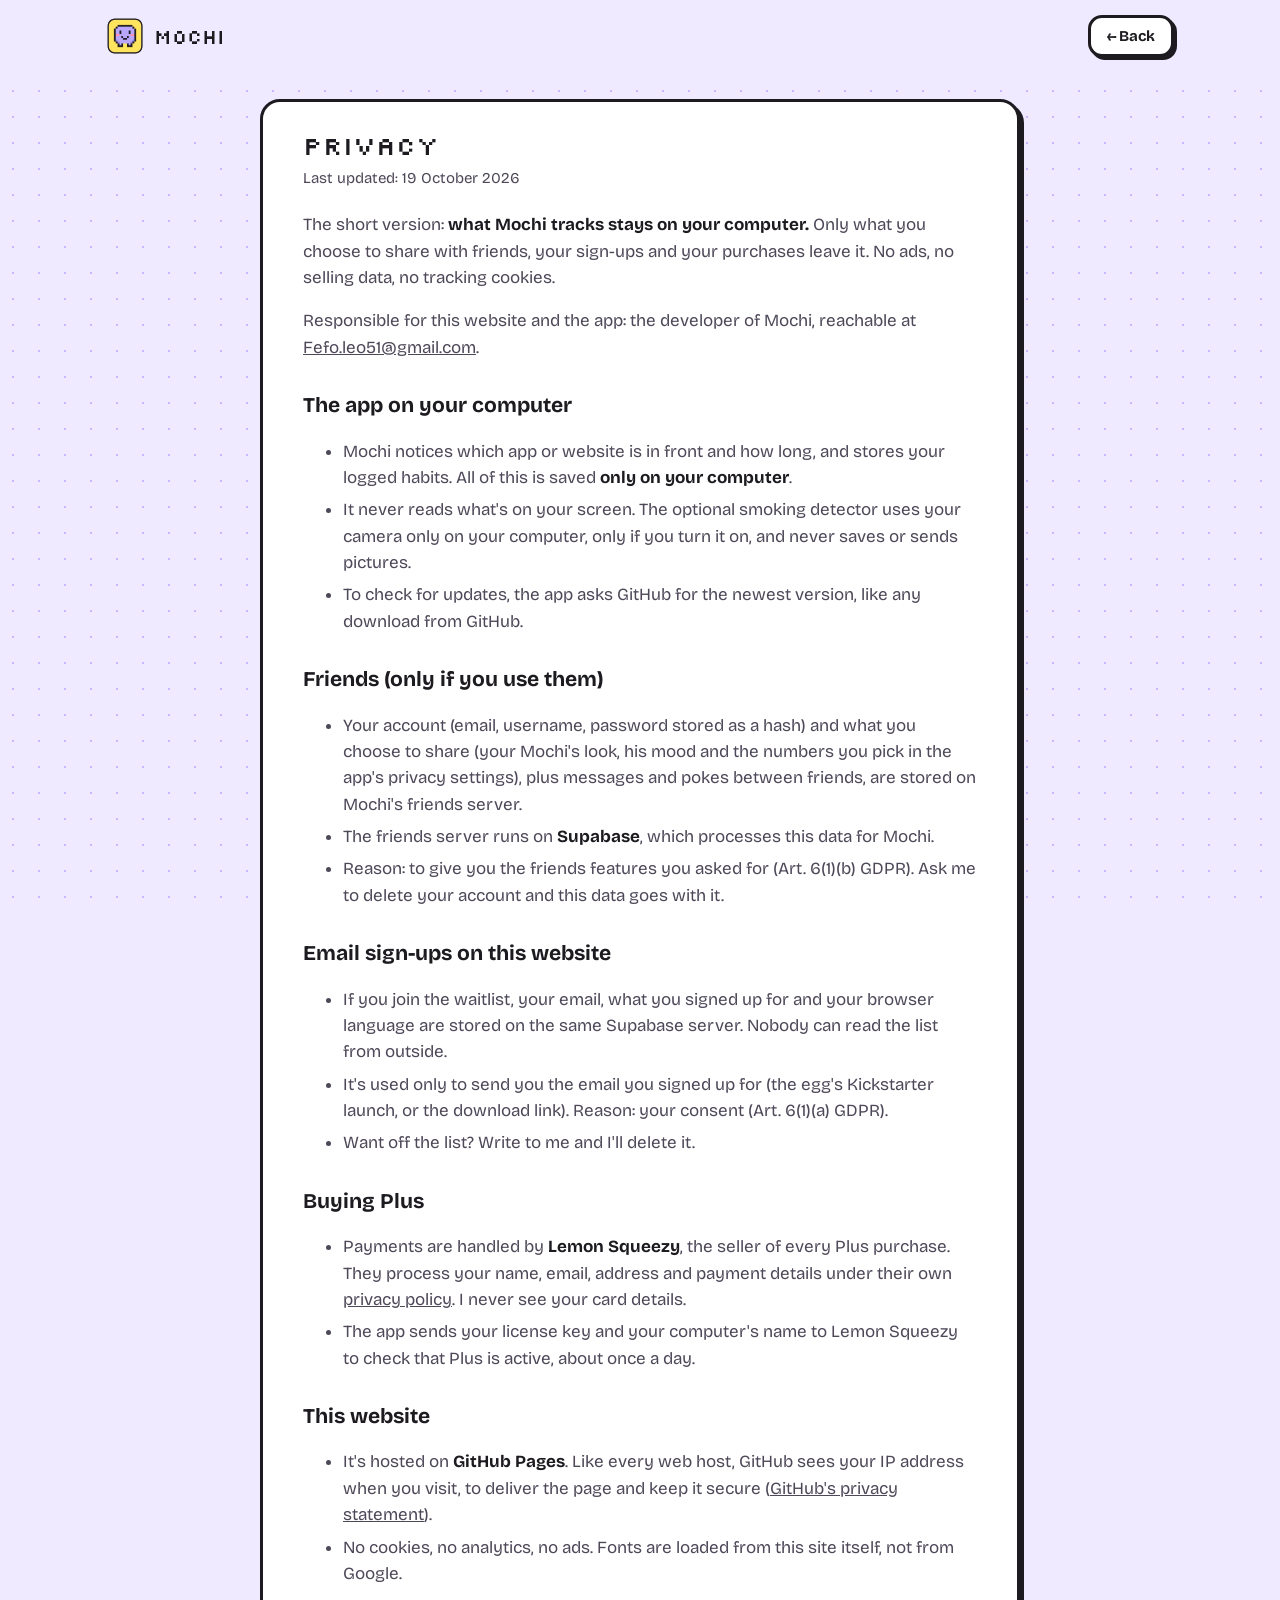
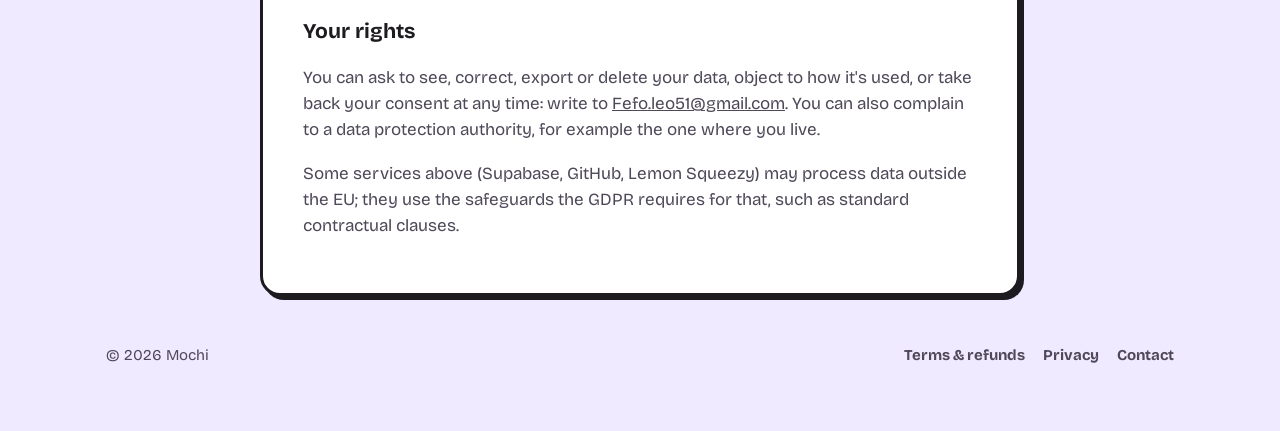
==== docs/privacy.html @ c5b913ca "Website: Mochi branding, moods, self-hosted fonts, terms and privacy pages Co-Authored-By: Claude Op" ====
<!doctype html>
<html lang="en">
<head>
<meta charset="utf-8">
<meta name="viewport" content="width=device-width, initial-scale=1">
<title>Mochi Privacy</title>
<meta name="description" content="What data Mochi and this website collect, where it goes, and your rights.">
<meta name="theme-color" content="#efeaff">
<link rel="icon" href="icon.png">
<link rel="stylesheet" href="style.css">
</head>
<body>
<header class="top"><div class="wrap"><a class="brand" href="./"><img src="icon.png" alt="">MOCHI</a><a class="btn small" href="./">← Back</a></div></header>
<main class="wrap">
  <article class="card doc">
    <h1>Privacy</h1>
    <p class="upd">Last updated: 19 October 2026</p>

    <p>The short version: <b>what Mochi tracks stays on your computer.</b> Only what you choose to share with friends, your sign-ups and your purchases leave it. No ads, no selling data, no tracking cookies.</p>
    <p>Responsible for this website and the app: the developer of Mochi, reachable at <a href="mailto:Fefo.leo51@gmail.com">Fefo.leo51@gmail.com</a>.</p>

    <h2>The app on your computer</h2>
    <ul>
      <li>Mochi notices which app or website is in front and how long, and stores your logged habits. All of this is saved <b>only on your computer</b>.</li>
      <li>It never reads what's on your screen. The optional smoking detector uses your camera only on your computer, only if you turn it on, and never saves or sends pictures.</li>
      <li>To check for updates, the app asks GitHub for the newest version, like any download from GitHub.</li>
    </ul>

    <h2>Friends (only if you use them)</h2>
    <ul>
      <li>Your account (email, username, password stored as a hash) and what you choose to share (your Mochi's look, his mood and the numbers you pick in the app's privacy settings), plus messages and pokes between friends, are stored on Mochi's friends server.</li>
      <li>The friends server runs on <b>Supabase</b>, which processes this data for Mochi.</li>
      <li>Reason: to give you the friends features you asked for (Art. 6(1)(b) GDPR). Ask me to delete your account and this data goes with it.</li>
    </ul>

    <h2>Email sign-ups on this website</h2>
    <ul>
      <li>If you join the waitlist, your email, what you signed up for and your browser language are stored on the same Supabase server. Nobody can read the list from outside.</li>
      <li>It's used only to send you the email you signed up for (the egg's Kickstarter launch, or the download link). Reason: your consent (Art. 6(1)(a) GDPR).</li>
      <li>Want off the list? Write to me and I'll delete it.</li>
    </ul>

    <h2>Buying Plus</h2>
    <ul>
      <li>Payments are handled by <b>Lemon Squeezy</b>, the seller of every Plus purchase. They process your name, email, address and payment details under their own <a href="https://www.lemonsqueezy.com/privacy" target="_blank" rel="noopener">privacy policy</a>. I never see your card details.</li>
      <li>The app sends your license key and your computer's name to Lemon Squeezy to check that Plus is active, about once a day.</li>
    </ul>

    <h2>This website</h2>
    <ul>
      <li>It's hosted on <b>GitHub Pages</b>. Like every web host, GitHub sees your IP address when you visit, to deliver the page and keep it secure (<a href="https://docs.github.com/site-policy/privacy-policies/github-general-privacy-statement" target="_blank" rel="noopener">GitHub's privacy statement</a>).</li>
      <li>No cookies, no analytics, no ads. Fonts are loaded from this site itself, not from Google.</li>
    </ul>

    <h2>Your rights</h2>
    <p>You can ask to see, correct, export or delete your data, object to how it's used, or take back your consent at any time: write to <a href="mailto:Fefo.leo51@gmail.com">Fefo.leo51@gmail.com</a>. You can also complain to a data protection authority, for example the one where you live.</p>
    <p>Some services above (Supabase, GitHub, Lemon Squeezy) may process data outside the EU; they use the safeguards the GDPR requires for that, such as standard contractual clauses.</p>
  </article>
</main>
<footer class="foot"><div class="wrap"><span>© 2026 Mochi</span><nav aria-label="Legal"><a href="terms.html">Terms &amp; refunds</a><a href="privacy.html">Privacy</a><a href="mailto:Fefo.leo51@gmail.com">Contact</a></nav></div></footer>
</body>
</html>
---- docs/style.css ----
/* Mochi website: shared styles (fonts are self-hosted, nothing is loaded from Google) */
@font-face { font-family: "Silkscreen"; src: url(fonts/Silkscreen-Regular.woff) format("woff"); font-display: swap; }
@font-face { font-family: "Bricolage"; src: url(fonts/BricolageGrotesque-Regular.woff) format("woff"); font-weight: 400; font-display: swap; }
@font-face { font-family: "Bricolage"; src: url(fonts/BricolageGrotesque-Bold.woff) format("woff"); font-weight: 700 800; font-display: swap; }

:root {
  --bg: #efeaff; --card: #ffffff; --soft: #f6f3ff; --ink: #1d1b20; --ink-2: #4e4858; --line: #1d1b20;
  --yellow: #ffe45e; --lilac: #c9b8ff; --pink: #ff8fb1; --green: #9be8a9; --blue: #7ad3ff; --peach: #ffd28a;
  --shadow: 4px 4px 0 var(--line);
  --pixel: "Silkscreen", ui-monospace, monospace;
  --body: "Bricolage", -apple-system, BlinkMacSystemFont, "Segoe UI", sans-serif;
  color-scheme: light;
}
@media (prefers-color-scheme: dark) {
  :root:not([data-theme="light"]) { --bg: #16131d; --card: #231e2e; --soft: #2c2639; --ink: #f3eefc; --ink-2: #c6bfd6; --line: #000; color-scheme: dark; }
}
* { box-sizing: border-box; }
html { -webkit-text-size-adjust: 100%; scroll-behavior: smooth; }
body { margin: 0; background: var(--bg); color: var(--ink); font: 17px/1.55 var(--body); overflow-x: hidden;
       background-image: radial-gradient(var(--lilac) 1.2px, transparent 1.2px); background-size: 26px 26px; background-attachment: fixed; }
@media (prefers-color-scheme: dark) { :root:not([data-theme="light"]) body { background-image: radial-gradient(#2c2639 1.2px, transparent 1.2px); } }
a { color: inherit; }
img { max-width: 100%; }
.wrap { max-width: 1100px; margin: 0 auto; padding: 0 16px; }
.px { font-family: var(--pixel); letter-spacing: .03em; }
.card { background: var(--card); border: 3px solid var(--line); border-radius: 20px; box-shadow: var(--shadow); }
.btn { display: inline-flex; align-items: center; justify-content: center; gap: 8px; min-height: 52px; padding: 0 22px; border: 3px solid var(--line);
       border-radius: 14px; background: var(--card); color: var(--ink); box-shadow: 3px 3px 0 var(--line); font: 700 17px var(--body);
       text-decoration: none; cursor: pointer; transition: transform .08s, box-shadow .08s; }
.btn:hover { transform: translate(-1px, -1px); box-shadow: 4px 4px 0 var(--line); }
.btn:active { transform: translate(3px, 3px); box-shadow: 0 0 0 var(--line); }
.btn:focus-visible, a:focus-visible, input:focus-visible, summary:focus-visible { outline: 3px solid #2a78d6; outline-offset: 3px; }
.btn.primary { background: var(--yellow); color: #1d1b20; }
.btn small { font-weight: 400; opacity: .75; }
.btn[disabled] { opacity: .6; cursor: default; }

header.top { position: sticky; top: 0; z-index: 10; background: color-mix(in srgb, var(--bg) 88%, transparent); backdrop-filter: blur(8px);
             -webkit-backdrop-filter: blur(8px); border-bottom: 3px solid transparent; }
header.top.scrolled { border-bottom-color: var(--line); }
header.top .wrap { display: flex; align-items: center; justify-content: space-between; gap: 12px; height: 72px; }
.brand { display: inline-flex; align-items: center; gap: 10px; font: 20px var(--pixel); text-decoration: none; }
.brand img { width: 38px; height: 38px; border-radius: 10px; }
nav.links { display: flex; gap: 22px; font-weight: 700; font-size: 15px; }
nav.links a { text-decoration: none; } nav.links a:hover { text-decoration: underline; text-decoration-thickness: 3px; text-underline-offset: 5px; }
@media (max-width: 760px) { nav.links { display: none; } }
.btn.small { min-height: 42px; padding: 0 16px; font-size: 15px; }

footer.foot { padding: 48px 0 64px; color: var(--ink-2); font-size: 15px; }
footer.foot .wrap { display: flex; flex-wrap: wrap; gap: 18px 28px; align-items: center; justify-content: space-between; }
footer.foot nav { display: flex; flex-wrap: wrap; gap: 18px; }
footer.foot a { text-decoration: none; font-weight: 700; } footer.foot a:hover { text-decoration: underline; }

/* the legal pages */
.doc { max-width: 760px; margin: 24px auto 0; padding: 28px clamp(18px, 4vw, 40px) 36px; }
.doc h1 { font: 26px/1.2 var(--pixel); margin: 0 0 6px; }
.doc .upd { color: var(--ink-2); margin: 0 0 22px; font-size: 15px; }
.doc h2 { font-size: 21px; margin: 28px 0 8px; }
.doc p, .doc li { color: var(--ink-2); } .doc li { margin-bottom: 6px; }
.doc b, .doc strong { color: var(--ink); }
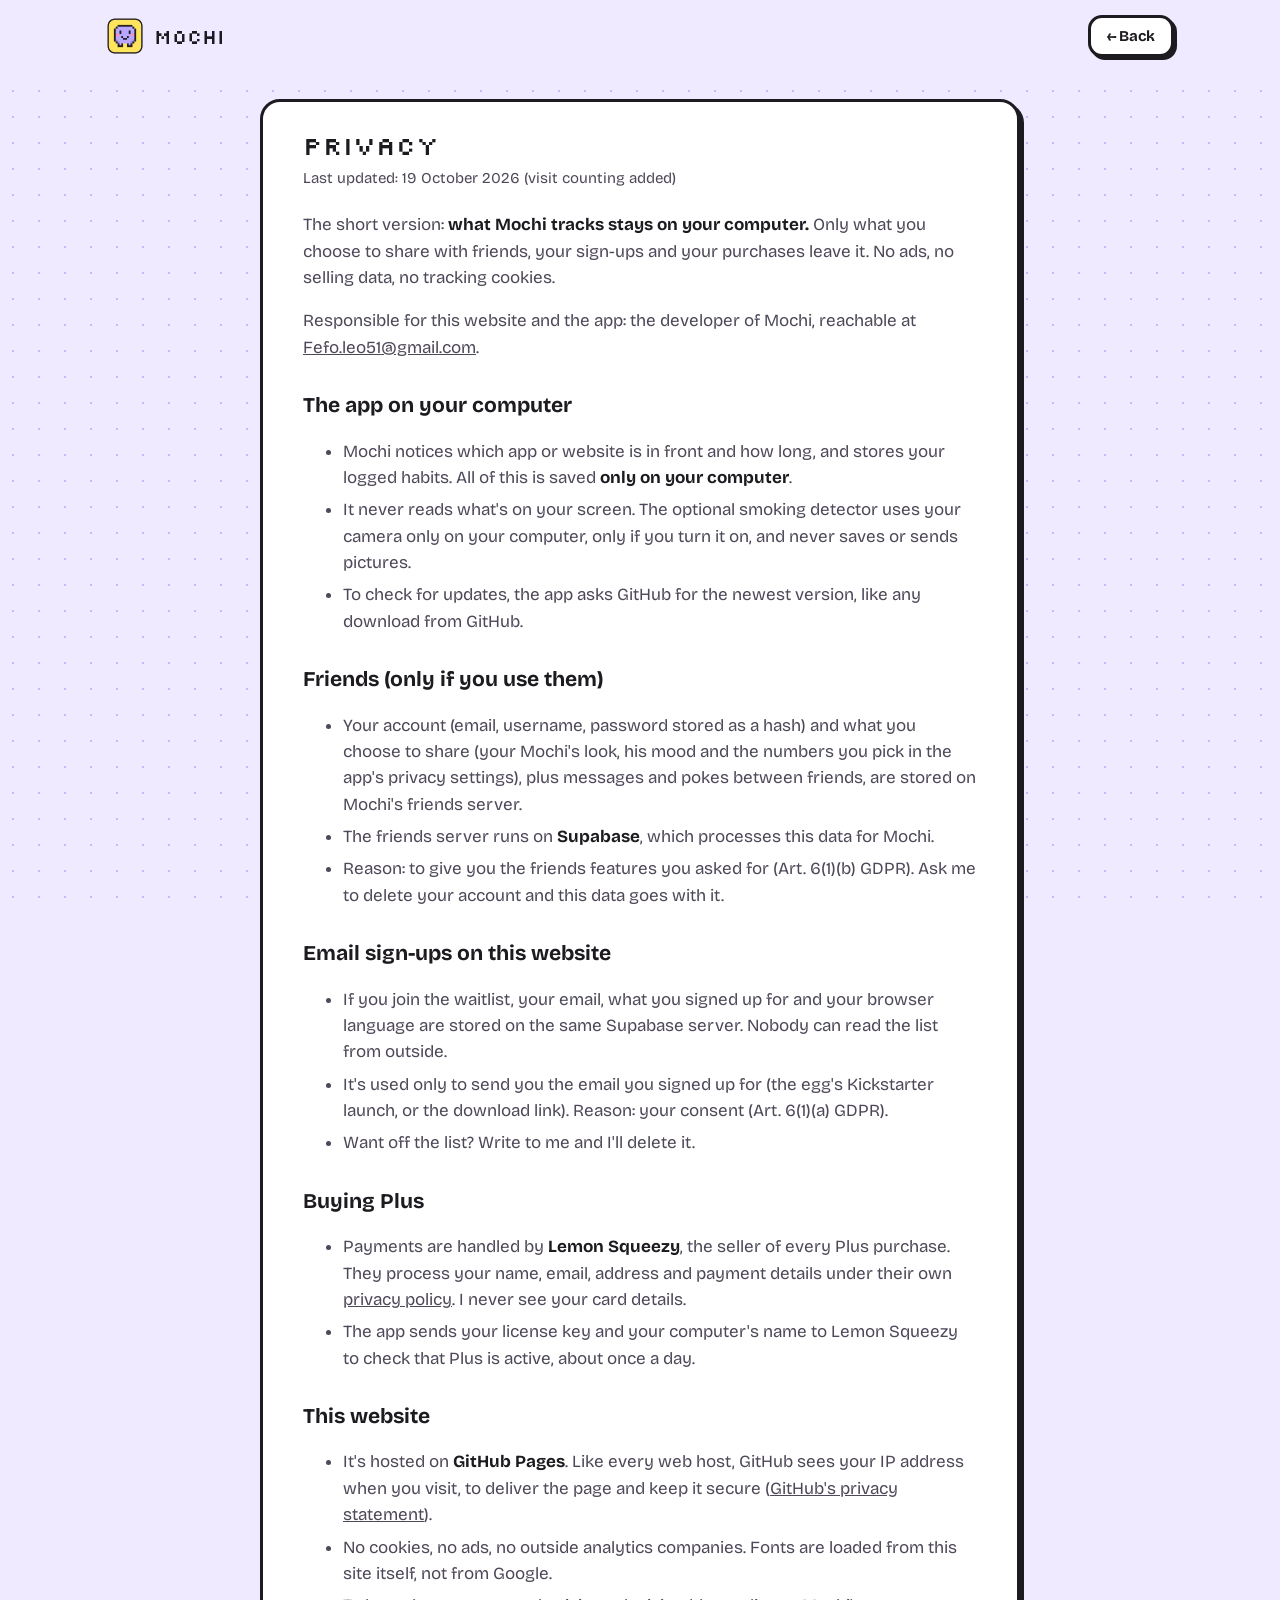
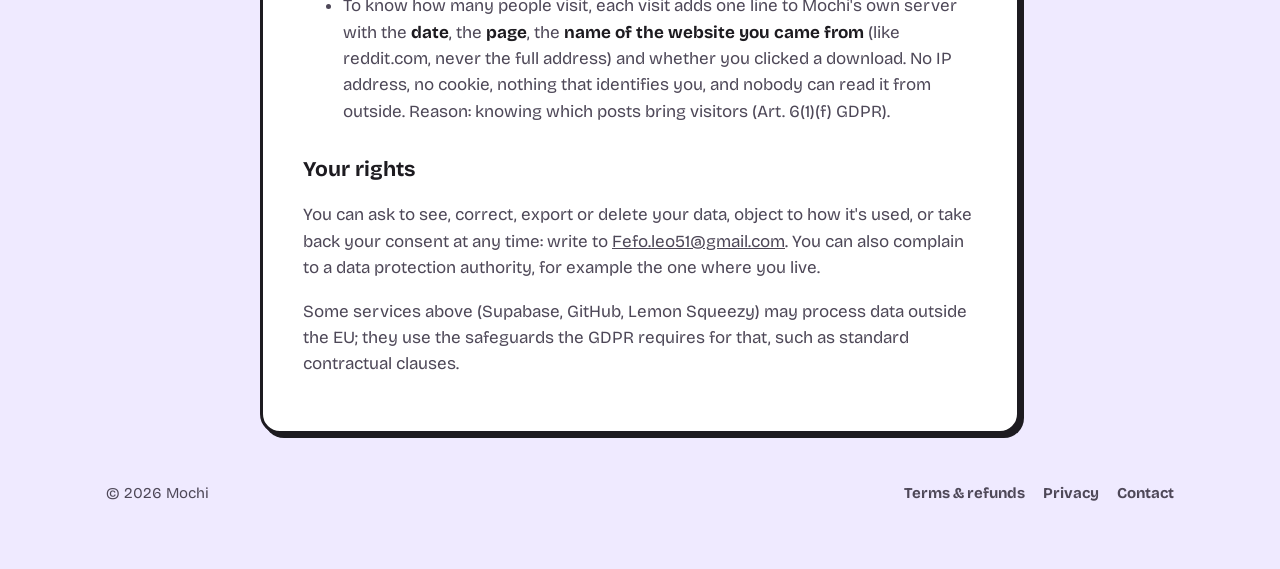
==== commit 632ff6b1: "Website: private visit counter (date, page, which site you came from; no IP, no cookies) Co-Authored" ====
--- a/docs/privacy.html
+++ b/docs/privacy.html
@@ -14,7 +14,7 @@
 <main class="wrap">
   <article class="card doc">
     <h1>Privacy</h1>
-    <p class="upd">Last updated: 19 October 2026</p>
+    <p class="upd">Last updated: 19 October 2026 (visit counting added)</p>
 
     <p>The short version: <b>what Mochi tracks stays on your computer.</b> Only what you choose to share with friends, your sign-ups and your purchases leave it. No ads, no selling data, no tracking cookies.</p>
     <p>Responsible for this website and the app: the developer of Mochi, reachable at <a href="mailto:Fefo.leo51@gmail.com">Fefo.leo51@gmail.com</a>.</p>
@@ -49,7 +49,8 @@
     <h2>This website</h2>
     <ul>
       <li>It's hosted on <b>GitHub Pages</b>. Like every web host, GitHub sees your IP address when you visit, to deliver the page and keep it secure (<a href="https://docs.github.com/site-policy/privacy-policies/github-general-privacy-statement" target="_blank" rel="noopener">GitHub's privacy statement</a>).</li>
-      <li>No cookies, no analytics, no ads. Fonts are loaded from this site itself, not from Google.</li>
+      <li>No cookies, no ads, no outside analytics companies. Fonts are loaded from this site itself, not from Google.</li>
+      <li>To know how many people visit, each visit adds one line to Mochi's own server with the <b>date</b>, the <b>page</b>, the <b>name of the website you came from</b> (like reddit.com, never the full address) and whether you clicked a download. No IP address, no cookie, nothing that identifies you, and nobody can read it from outside. Reason: knowing which posts bring visitors (Art. 6(1)(f) GDPR).</li>
     </ul>
 
     <h2>Your rights</h2>
@@ -58,5 +59,6 @@
   </article>
 </main>
 <footer class="foot"><div class="wrap"><span>© 2026 Mochi</span><nav aria-label="Legal"><a href="terms.html">Terms &amp; refunds</a><a href="privacy.html">Privacy</a><a href="mailto:Fefo.leo51@gmail.com">Contact</a></nav></div></footer>
+<script src="count.js" defer></script>
 </body>
 </html>
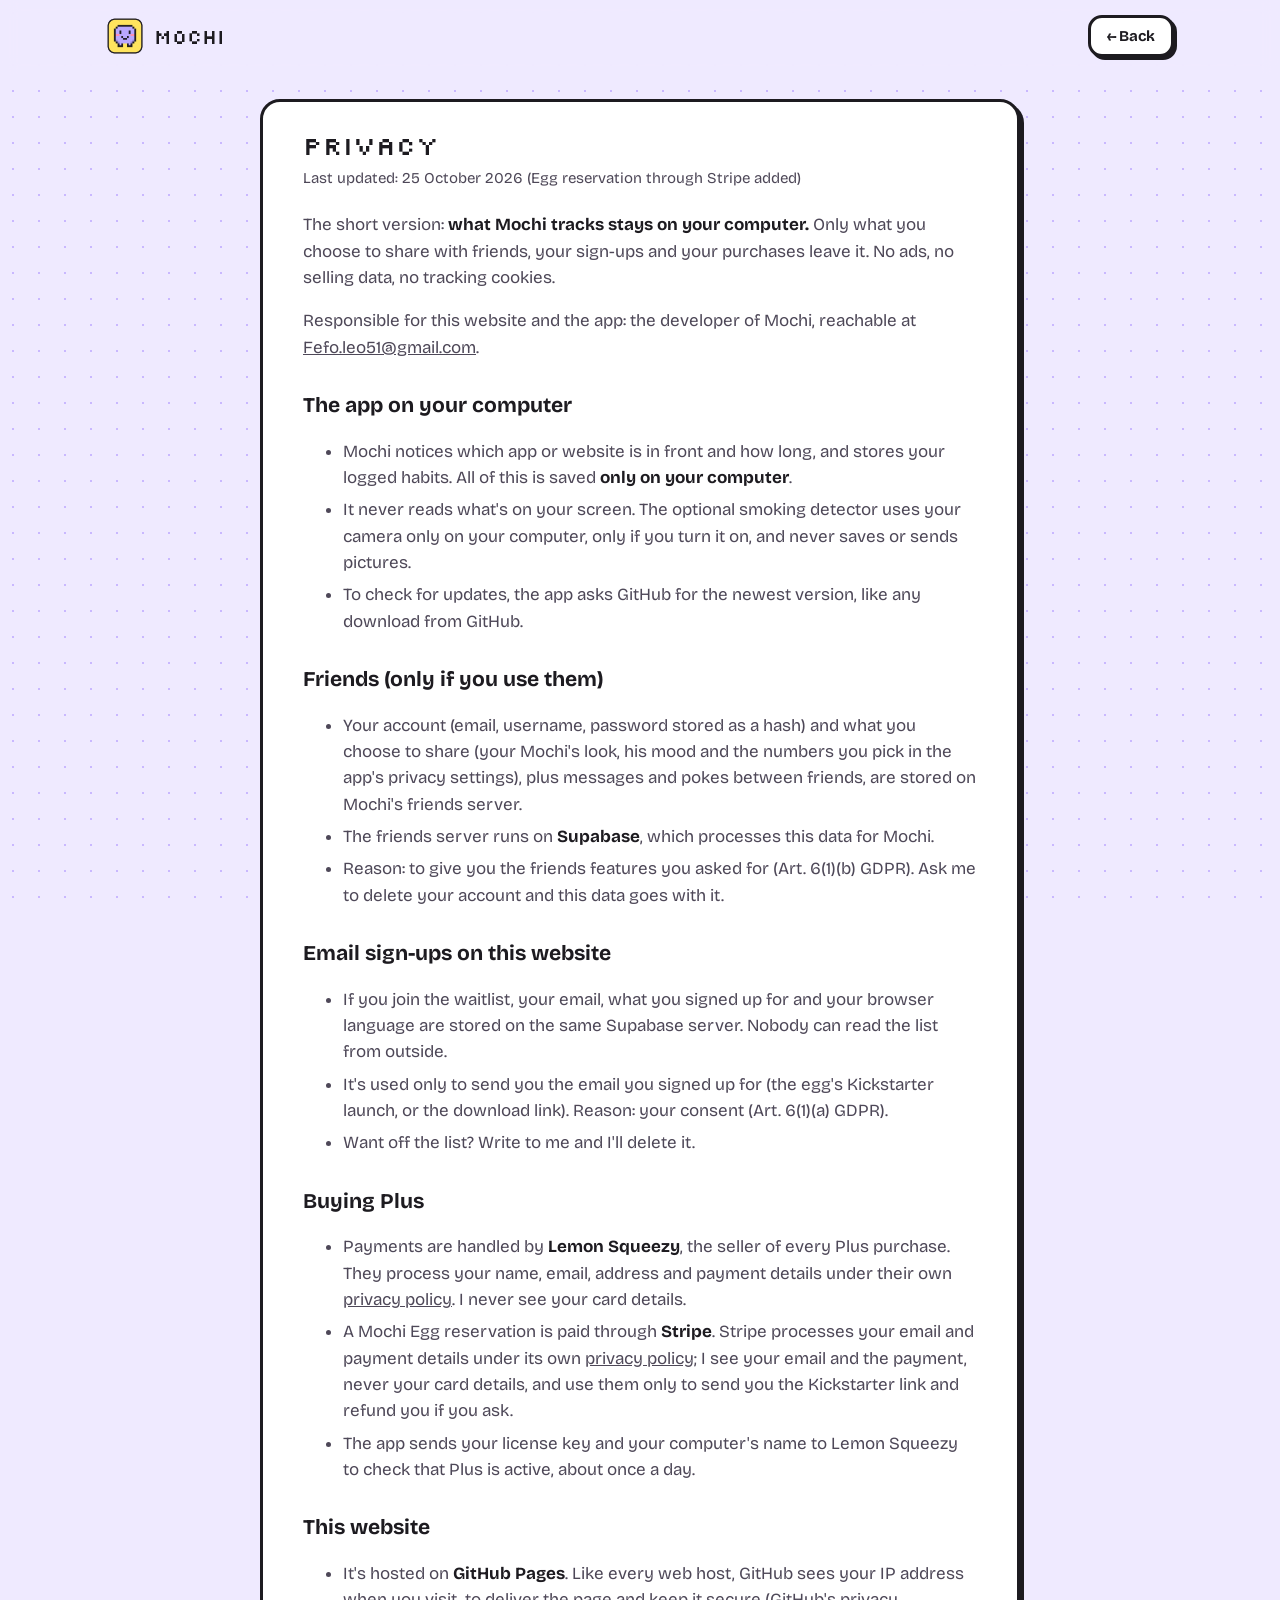
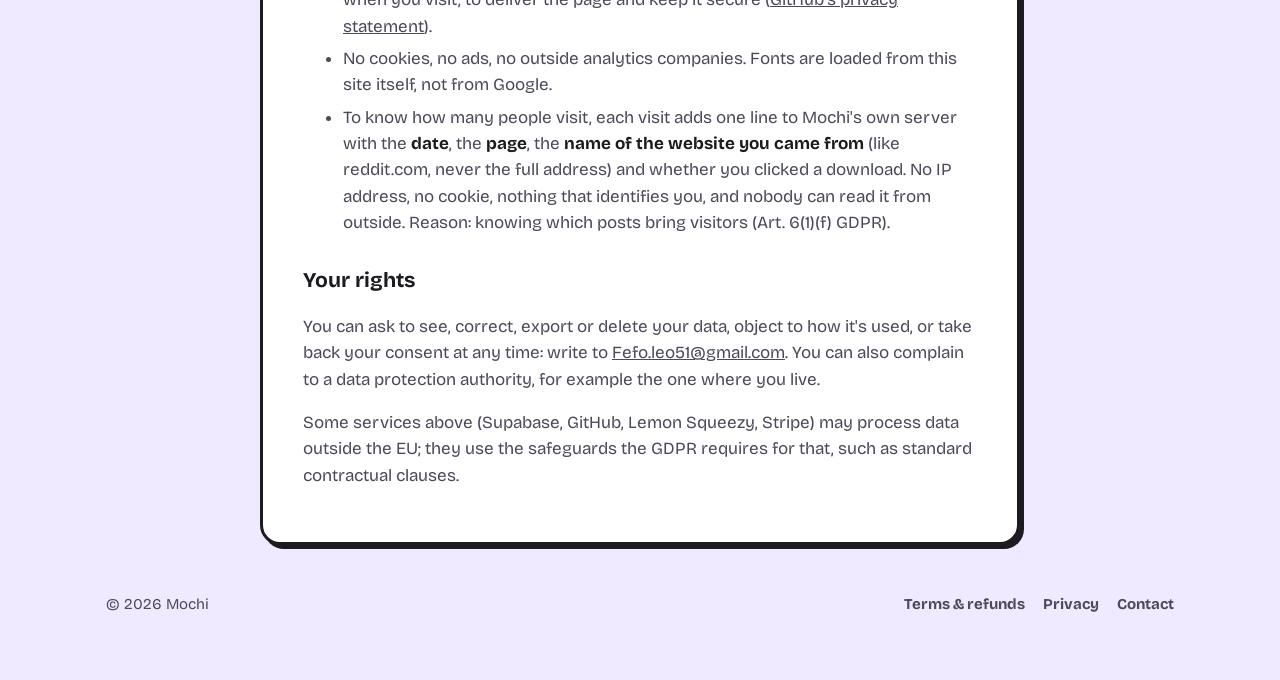
==== commit 3ceb56d7: "Selling prep: Founder pack ($29, STUDENT $19) and $5 Egg reservation, hidden until live links are se" ====
--- a/docs/privacy.html
+++ b/docs/privacy.html
@@ -14,7 +14,7 @@
 <main class="wrap">
   <article class="card doc">
     <h1>Privacy</h1>
-    <p class="upd">Last updated: 19 October 2026 (visit counting added)</p>
+    <p class="upd">Last updated: 25 October 2026 (Egg reservation through Stripe added)</p>
 
     <p>The short version: <b>what Mochi tracks stays on your computer.</b> Only what you choose to share with friends, your sign-ups and your purchases leave it. No ads, no selling data, no tracking cookies.</p>
     <p>Responsible for this website and the app: the developer of Mochi, reachable at <a href="mailto:Fefo.leo51@gmail.com">Fefo.leo51@gmail.com</a>.</p>
@@ -43,6 +43,7 @@
     <h2>Buying Plus</h2>
     <ul>
       <li>Payments are handled by <b>Lemon Squeezy</b>, the seller of every Plus purchase. They process your name, email, address and payment details under their own <a href="https://www.lemonsqueezy.com/privacy" target="_blank" rel="noopener">privacy policy</a>. I never see your card details.</li>
+      <li>A Mochi Egg reservation is paid through <b>Stripe</b>. Stripe processes your email and payment details under its own <a href="https://stripe.com/privacy" target="_blank" rel="noopener">privacy policy</a>; I see your email and the payment, never your card details, and use them only to send you the Kickstarter link and refund you if you ask.</li>
       <li>The app sends your license key and your computer's name to Lemon Squeezy to check that Plus is active, about once a day.</li>
     </ul>
 
@@ -55,7 +56,7 @@
 
     <h2>Your rights</h2>
     <p>You can ask to see, correct, export or delete your data, object to how it's used, or take back your consent at any time: write to <a href="mailto:Fefo.leo51@gmail.com">Fefo.leo51@gmail.com</a>. You can also complain to a data protection authority, for example the one where you live.</p>
-    <p>Some services above (Supabase, GitHub, Lemon Squeezy) may process data outside the EU; they use the safeguards the GDPR requires for that, such as standard contractual clauses.</p>
+    <p>Some services above (Supabase, GitHub, Lemon Squeezy, Stripe) may process data outside the EU; they use the safeguards the GDPR requires for that, such as standard contractual clauses.</p>
   </article>
 </main>
 <footer class="foot"><div class="wrap"><span>© 2026 Mochi</span><nav aria-label="Legal"><a href="terms.html">Terms &amp; refunds</a><a href="privacy.html">Privacy</a><a href="mailto:Fefo.leo51@gmail.com">Contact</a></nav></div></footer>
